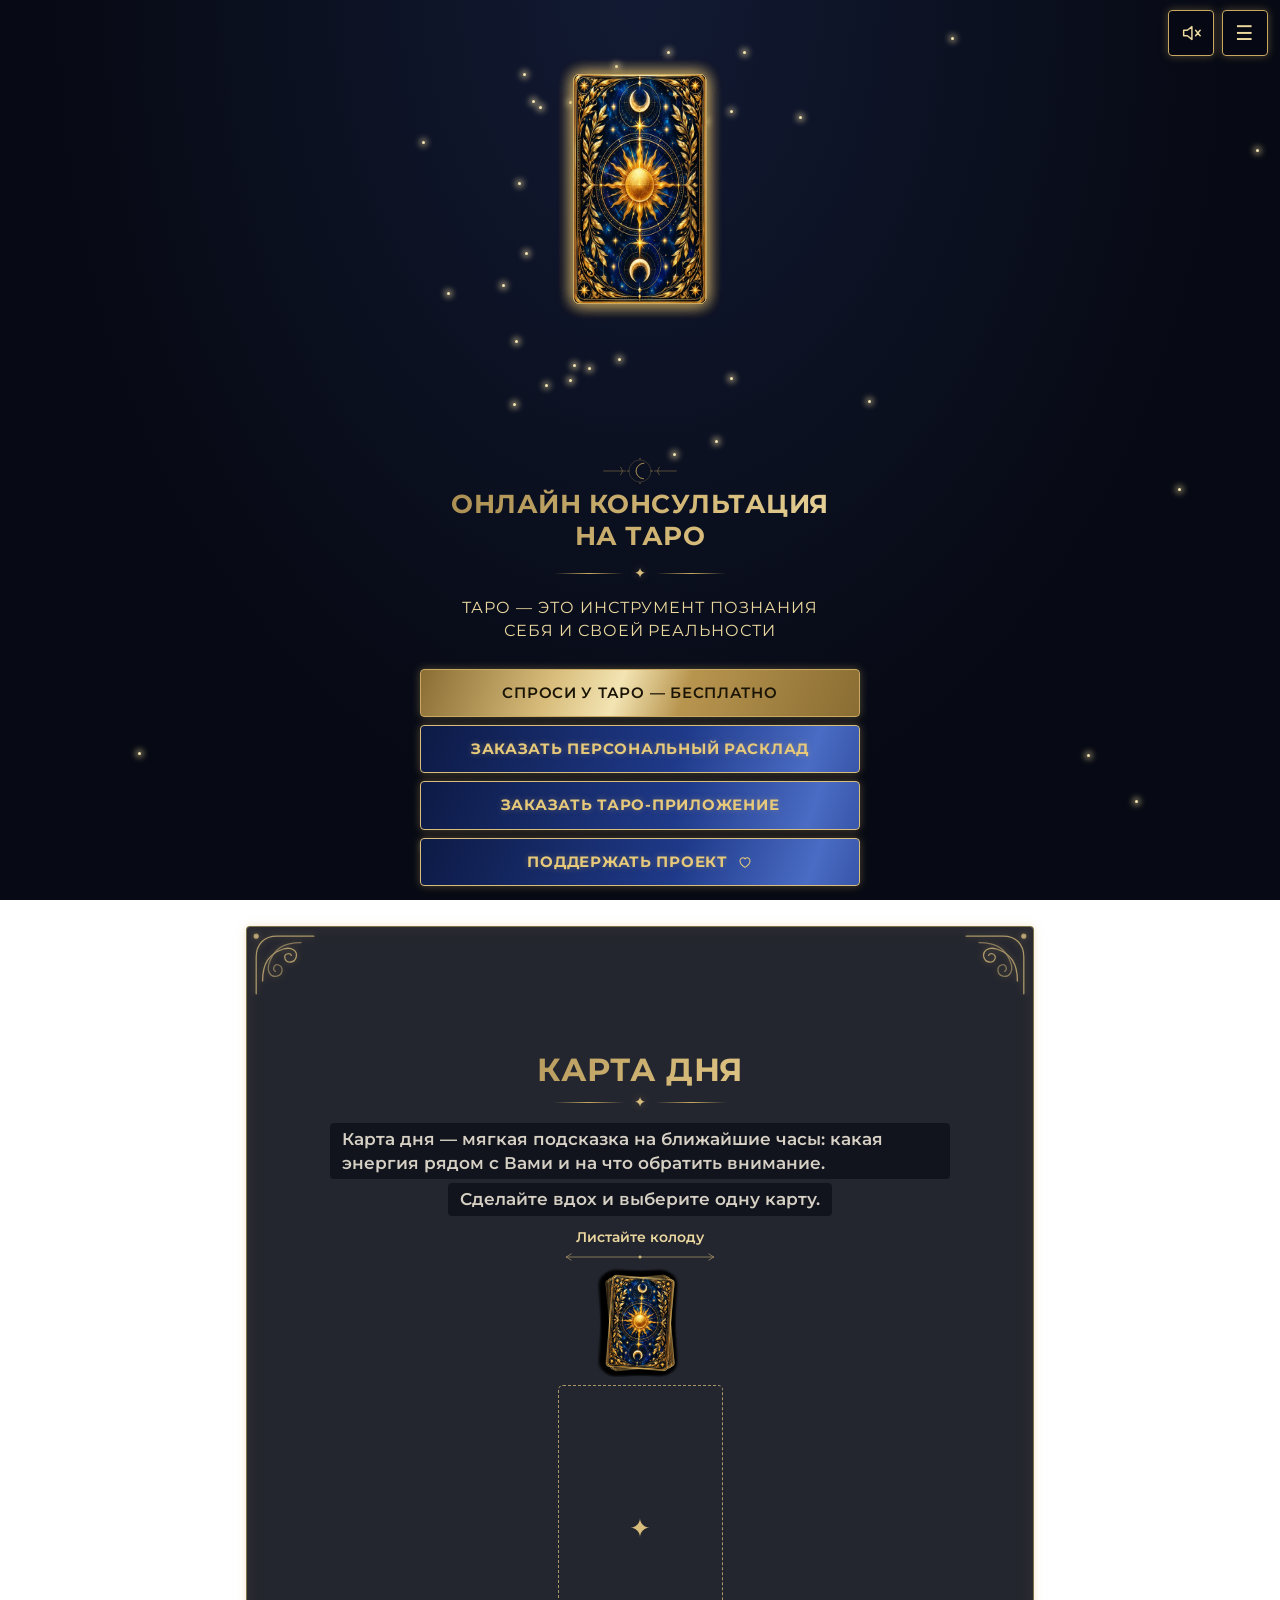
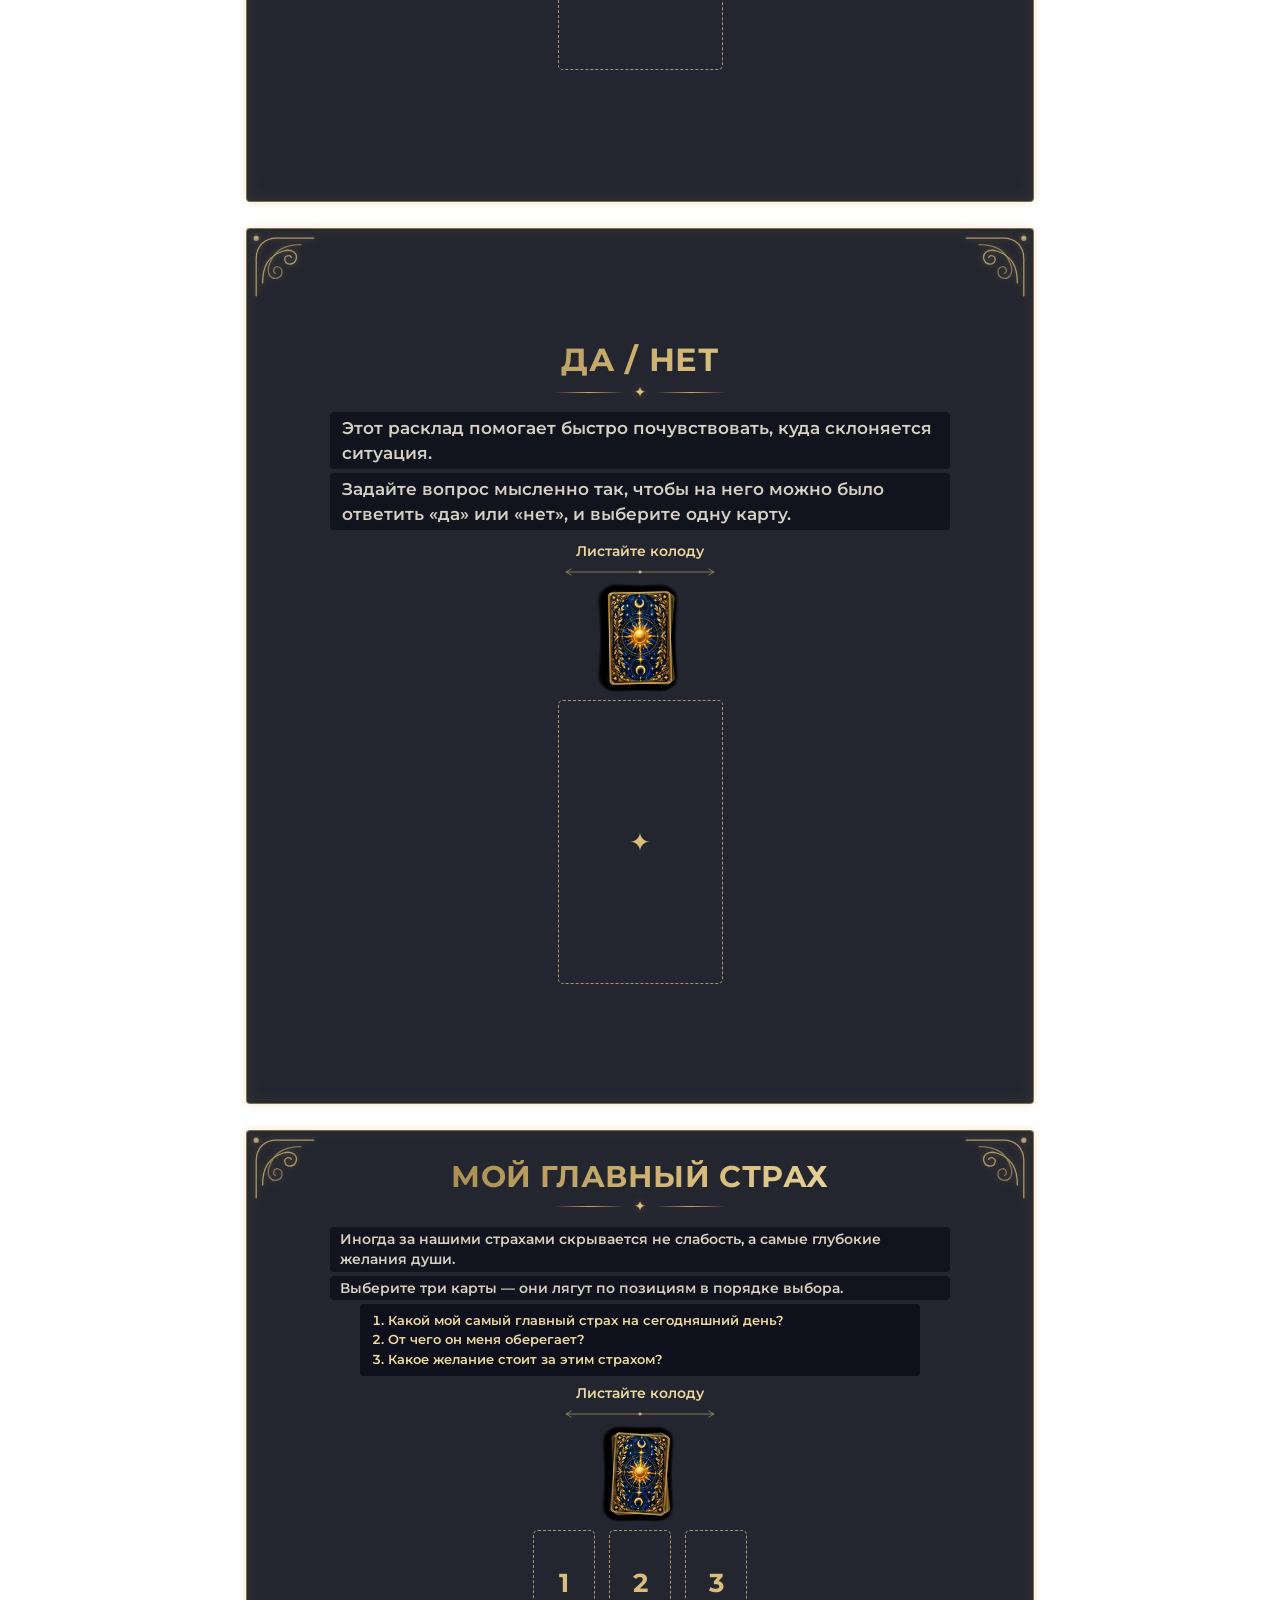
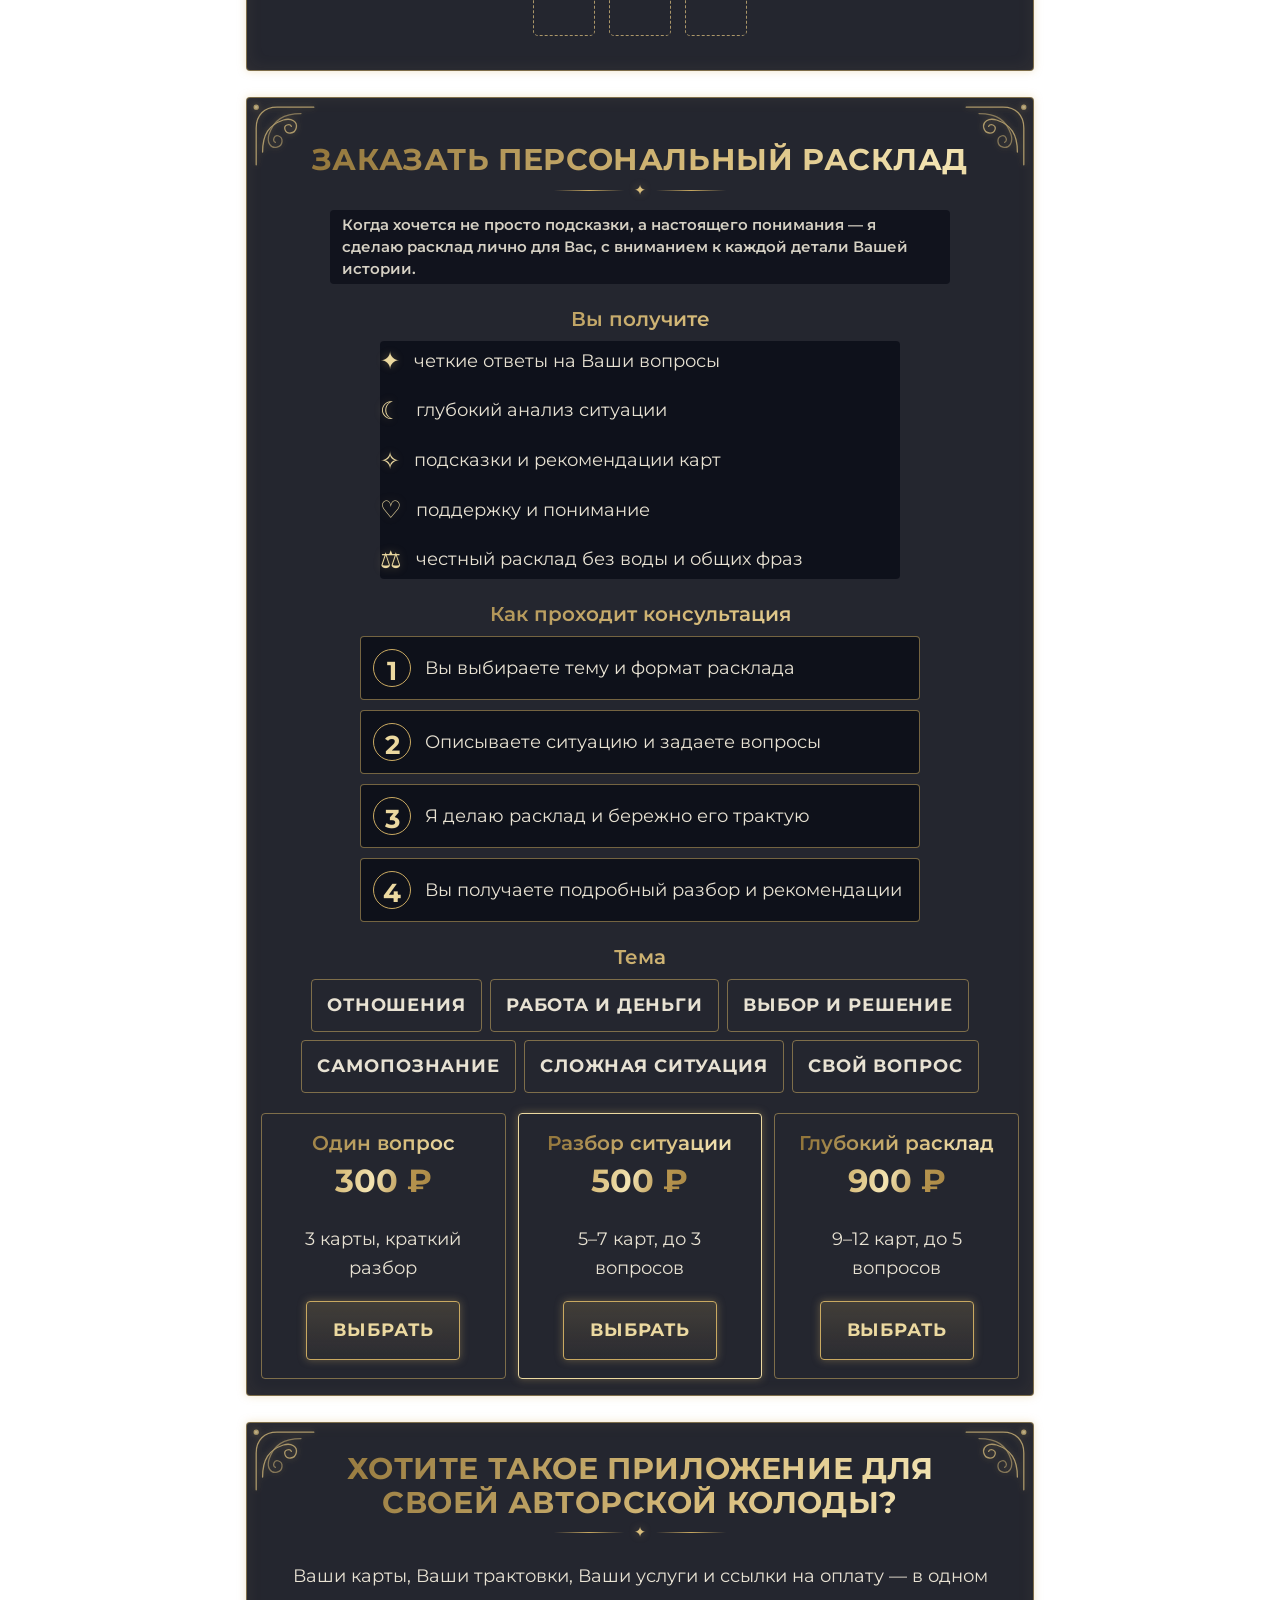
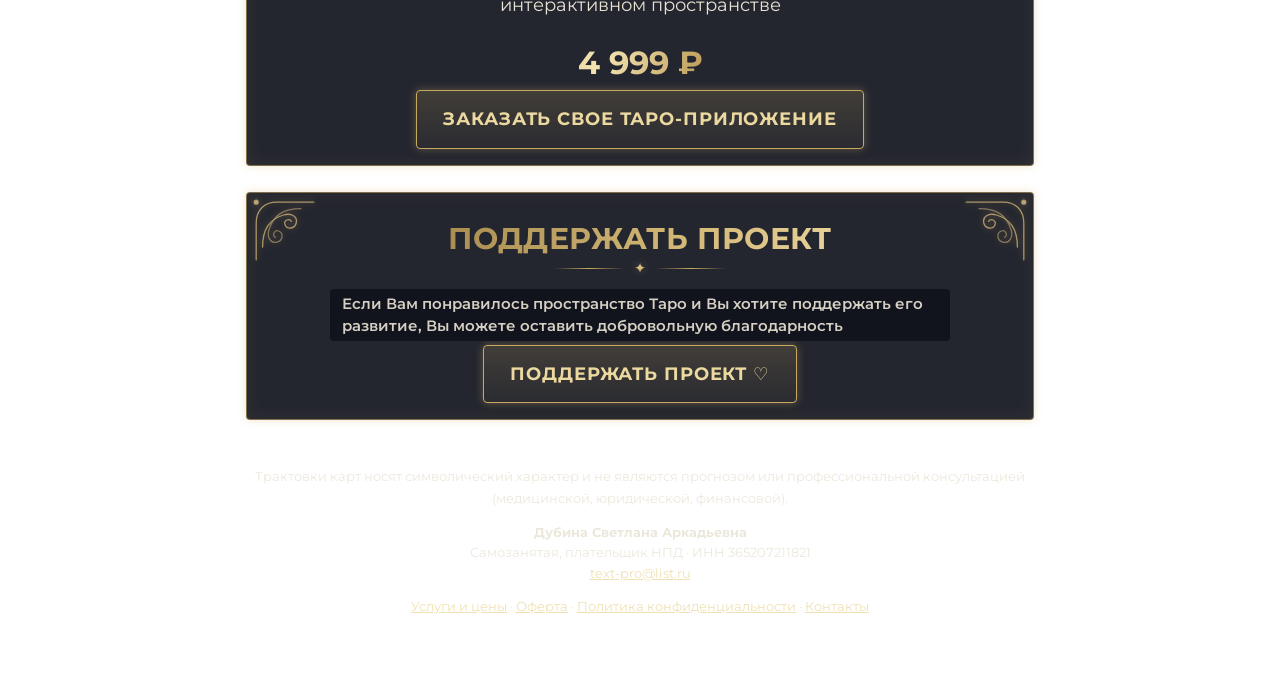
==== index.html @ 42427b3d "Publish taro" ====
<!doctype html><html lang="ru"><head><meta charset="utf-8"><meta name="viewport" content="width=device-width,initial-scale=1">
<title>Онлайн консультация на Таро</title><link rel="stylesheet" href="style.css"></head><body>
<div class="bar"><span></span><button class="ic off" id="sndBtn" aria-label="Звук"><svg width="22" height="22" viewBox="0 0 24 24" fill="none" stroke="currentColor" stroke-width="1.6" stroke-linecap="round" stroke-linejoin="round"><path d="M4 9h4l5-4v14l-5-4H4z"/><path class="w" d="M16.5 8.5a5 5 0 0 1 0 7M19 6a8.5 8.5 0 0 1 0 12"/><path class="m" d="M17 9l5 6M22 9l-5 6"/></svg></button><button class="ic" id="menuBtn" aria-label="Меню">☰</button></div>
<nav id="drop" class="drop"><a href="#top">Главная</a><a href="#day">Спроси у Таро — бесплатно</a><a href="#day">— Карта дня</a><a href="#yn">— Да / Нет</a><a href="#fear">— Мой главный страх</a><a href="#order">Заказать персональный расклад</a><a href="#reader">Заказать Таро-приложение</a><a href="#donate">Поддержать проект ♥</a><a href="uslugi.html">Услуги и цены</a></nav>
<div id="spk"></div>
<header id="top" class="hero"><div class="fan" id="heroFan"><div class="hs" id="heroSpk"></div></div><div class="emb"></div><h1 id="headline">Онлайн консультация<br>на Таро</h1><div class="orn"><span></span>✦<span></span></div><p class="pre">Таро — это инструмент познания себя и своей реальности</p><div class="hb"><button class="btn main" id="freeBtn">Спроси у Таро — бесплатно</button><div class="acc" id="acc"><a class="btn" href="#day">Карта дня</a><a class="btn" href="#yn">Да / Нет</a><a class="btn" href="#fear">Мой главный страх</a></div><a class="btn blue" href="#order">Заказать персональный расклад</a><a class="btn blue" href="#reader">Заказать Таро-приложение</a><a class="btn blue" href="#donate">Поддержать проект <svg class="hrt" viewBox="0 0 24 24" fill="none" stroke="currentColor" stroke-width="1.6"><path d="M12 20s-7.5-4.6-7.5-10A4.2 4.2 0 0 1 12 7.4 4.2 4.2 0 0 1 19.5 10c0 5.4-7.5 10-7.5 10z"/></svg></a></div></header>
<main>
<section id="day" class="frame"><h2>Карта дня</h2><div class="orn"><span></span>✦<span></span></div><p class="lead">Карта дня — мягкая подсказка на ближайшие часы: какая энергия рядом с Вами и на что обратить внимание.</p><p class="lead">Сделайте вдох и выберите одну карту.</p><div class="sp" data-spread="day"></div></section>
<section id="yn" class="frame"><h2>Да / Нет</h2><div class="orn"><span></span>✦<span></span></div><p class="lead">Этот расклад помогает быстро почувствовать, куда склоняется ситуация.</p><p class="lead">Задайте вопрос мысленно так, чтобы на него можно было ответить «да» или «нет», и выберите одну карту.</p><div class="sp" data-spread="yn"></div></section>
<section id="fear" class="frame"><h2>Мой главный страх</h2><div class="orn"><span></span>✦<span></span></div><p class="lead">Иногда за нашими страхами скрывается не слабость, а самые глубокие желания души.</p><p class="lead">Выберите три карты — они лягут по позициям в порядке выбора.</p><ol class="poslist"><li>Какой мой самый главный страх на сегодняшний день?</li><li>От чего он меня оберегает?</li><li>Какое желание стоит за этим страхом?</li></ol><p style="display:none"></p><div class="sp" data-spread="fear"></div>
</section>
<section id="order" class="frame"><h2 class="oh">Заказать персональный расклад</h2><div class="orn"><span></span>✦<span></span></div><p class="lead">Когда хочется не просто подсказки, а настоящего понимания — я сделаю расклад лично для Вас, с вниманием к каждой детали Вашей истории.</p>
<h3>Вы получите</h3><ul class="get"><li><i>✦</i>четкие ответы на Ваши вопросы</li><li><i>☾</i>глубокий анализ ситуации</li><li><i>✧</i>подсказки и рекомендации карт</li><li><i>♡</i>поддержку и понимание</li><li><i>⚖</i>честный расклад без воды и общих фраз</li></ul>
<h3>Как проходит консультация</h3><ol class="steps"><li><b>1</b>Вы выбираете тему и формат расклада</li><li><b>2</b>Описываете ситуацию и задаете вопросы</li><li><b>3</b>Я делаю расклад и бережно его трактую</li><li><b>4</b>Вы получаете подробный разбор и рекомендации</li></ol>
<h3>Тема</h3><div class="chips" id="themes"><button>Отношения</button><button>Работа и деньги</button><button>Выбор и решение</button><button>Самопознание</button><button>Сложная ситуация</button><button>Свой вопрос</button></div>
<div class="tiers">
<div class="tier"><h3>Один вопрос</h3><div class="price">300 ₽</div><p>3 карты, краткий разбор</p><button class="btn" data-tier="t300">Выбрать</button></div>
<div class="tier hot"><h3>Разбор ситуации</h3><div class="price">500 ₽</div><p>5–7 карт, до 3 вопросов</p><button class="btn" data-tier="t500">Выбрать</button></div>
<div class="tier"><h3>Глубокий расклад</h3><div class="price">900 ₽</div><p>9–12 карт, до 5 вопросов</p><button class="btn" data-tier="t900">Выбрать</button></div>
</div></section>
<section id="reader" class="frame plaque"><h2>Хотите такое приложение для своей авторской колоды?</h2><div class="orn"><span></span>✦<span></span></div><p>Ваши карты, Ваши трактовки, Ваши услуги и ссылки на оплату — в одном интерактивном пространстве</p><div class="price">4 999 ₽</div><button class="btn" id="readerBtn">Заказать свое Таро-приложение</button></section>
<section id="donate" class="frame"><h2>Поддержать проект</h2><div class="orn"><span></span>✦<span></span></div><p class="lead">Если Вам понравилось пространство Таро и Вы хотите поддержать его развитие, Вы можете оставить добровольную благодарность</p><button class="btn" id="donateBtn">Поддержать проект ♡</button></section>
</main>
<footer>Трактовки карт носят символический характер и не являются прогнозом или профессиональной консультацией (медицинской, юридической, финансовой).<div class="legal"><p><b>Дубина Светлана Аркадьевна</b><br>Самозанятая, плательщик НПД · ИНН 365207211821<br><a href="mailto:text-pro@list.ru">text-pro@list.ru</a></p><p class="ll"><a href="uslugi.html">Услуги и цены</a> · <a href="offer.html">Оферта</a> · <a href="politika.html">Политика конфиденциальности</a> · <a href="uslugi.html#kontakty">Контакты</a></p></div></footer>
<div id="toast"></div>
<script src="cards.js"></script><script src="fear.js"></script><script src="app.js"></script></body></html>
---- style.css ----
@font-face{font-family:Mon;src:url(assets/cormorant.woff2)}@font-face{font-family:Mon;src:url(assets/montserrat.woff2)}
:root{--bg:#070a14;--g:#c9a961;--g2:#ecd9a0;--gl:0 0 8px rgba(214,180,105,.35);--gg:linear-gradient(110deg,#8a6d33,#d8bd7c 30%,#f3e4b3 45%,#b8954f 60%,#8a6d33);--line:rgba(201,169,97,.55)}
*{box-sizing:border-box}html{scroll-behavior:smooth}body{margin:0;background:radial-gradient(ellipse at 50% 0,#121a33,var(--bg) 65%) fixed;color:#e8e2d3;font:17.5px/1.65 Mon,system-ui,sans-serif;overflow-x:hidden}
h1,h2,h3{font-family:Mon,sans-serif;font-weight:600;line-height:1.15;background:var(--gg);background-size:200% 100%;-webkit-background-clip:text;background-clip:text;color:transparent;animation:sh 6s linear infinite}
@keyframes sh{to{background-position:-200% 0}}
h1{font-size:2.4rem;margin:.2em 0 .1em;letter-spacing:.04em}h2{font-size:2rem;margin:0}h3{font-size:1.45rem;margin:1.2em 0 .5em}
main,header,footer{max-width:820px;margin:0 auto;padding:0 16px}
.frame{position:relative;border:1px solid var(--line);box-shadow:var(--gl),inset 0 0 18px rgba(201,169,97,.08);border-radius:4px;padding:30px 18px;margin:26px 0;background:rgba(10,14,30,.6);text-align:center}
.frame:before,.frame:after{content:"";position:absolute;width:64px;height:64px;top:6px;left:6px;background:url("data:image/svg+xml,%3Csvg xmlns='http://www.w3.org/2000/svg' viewBox='0 0 80 80' fill='none' stroke='%23d8bd7c' stroke-width='1.6' stroke-linecap='round'%3E%3Cpath d='M4 76V30C4 14 14 4 30 4h46'/%3E%3Cpath d='M12 60c0-22 8-34 26-40 10-3 18 2 16 10s-12 8-14 2 6-8 8-4'/%3E%3Cpath d='M60 12c-22 0-34 8-40 26-3 10 2 18 10 16s8-12 2-14-8 6-4 8' opacity='.7'/%3E%3Ccircle cx='4' cy='4' r='2.5' fill='%23ecd9a0'/%3E%3C/svg%3E") no-repeat center/contain;filter:drop-shadow(0 0 3px rgba(214,180,105,.5));pointer-events:none}.frame:after{left:auto;right:6px;transform:scaleX(-1)}
.orn{color:var(--g);letter-spacing:.5em;font-size:.9rem;margin:.3em 0 .8em;text-shadow:var(--gl)}
.hero{margin-top:62px;padding:16px 14px 20px;overflow:hidden}.sub{opacity:.85}
.fan{position:relative;height:175px;max-width:340px;margin:0 auto;animation:fl 5s ease-in-out infinite}
@keyframes fl{50%{transform:translateY(-10px)}}
.fan img{position:absolute;left:50%;bottom:6px;width:84px;margin-left:-42px;border-radius:6px;transform-origin:50% 130%;border:1px solid var(--g);box-shadow:0 0 16px rgba(214,180,105,.4);animation:sw 6s ease-in-out infinite}
@keyframes sw{0%,100%{transform:rotate(calc(var(--a) - 3deg))}50%{transform:rotate(calc(var(--a) + 3deg))}}
#spk{position:fixed;inset:0;pointer-events:none;z-index:1}#spk i,.burst i{position:absolute;width:3px;height:3px;border-radius:50%;background:#f3e4b3;box-shadow:0 0 6px 2px rgba(236,217,160,.7)}
#spk i{animation:dr linear infinite}@keyframes dr{0%{transform:translateY(0);opacity:0}20%{opacity:1}100%{transform:translateY(-140px);opacity:0}}
.menu{display:grid;gap:10px;margin:22px 0}@media(min-width:760px){.menu{grid-template-columns:1fr 1fr}}
.menu a{display:flex;align-items:center;gap:14px;padding:14px;border-radius:4px;border:1px solid var(--line);background:rgba(14,19,40,.8);color:inherit;text-decoration:none;min-height:70px;transition:.25s}.menu a:hover{box-shadow:var(--gl);border-color:var(--g2)}
.menu i{font-style:normal;font-size:1.3rem;width:44px;height:44px;flex:none;display:grid;place-items:center;border:1px solid var(--g);border-radius:50%;color:var(--g2);text-shadow:var(--gl)}
.menu span{flex:1;text-align:left}.menu b{display:block;color:var(--g2)}.menu small{opacity:.75;font-size:.88rem}.menu em{font-style:normal;color:var(--g);font-size:1.6rem}
.lead{opacity:.9;max-width:620px;margin:0 auto 10px}
.strip{display:flex;overflow-x:auto;padding:26px 10px 14px;margin:8px -18px;scroll-snap-type:x proximity;-webkit-overflow-scrolling:touch;scrollbar-width:thin;scrollbar-color:var(--g) transparent}
.strip img{width:66px;flex:none;margin-right:-34px;border-radius:4px;border:1px solid rgba(201,169,97,.6);box-shadow:-2px 0 6px #000a;cursor:pointer;transition:transform .45s,opacity .45s;scroll-snap-align:center}.strip img:hover{transform:translateY(-10px)}.strip img.up{transform:translateY(-60px) scale(1.15);opacity:0;pointer-events:none}
.slots{display:flex;justify-content:center;gap:12px;flex-wrap:wrap;margin:10px 0}
.slot{width:31%;max-width:200px;min-width:96px}.slot .pos{font-size:.85rem;color:var(--g2);min-height:3.6em;line-height:1.35}.slot .n{font-family:Mon;font-size:1.6rem;color:var(--g)}
.flip{position:relative;width:100%;aspect-ratio:.58;border:1px dashed var(--line);border-radius:5px;perspective:900px}
.fi{position:absolute;inset:0;transition:transform 1s;transform-style:preserve-3d}.flip.f .fi{transform:rotateY(180deg)}
.fi img{position:absolute;inset:0;width:100%;height:100%;object-fit:cover;border-radius:5px;backface-visibility:hidden;box-shadow:0 0 18px rgba(214,180,105,.4)}.fi img.fr{transform:rotateY(180deg)}.fi img.fr.r{transform:rotateY(180deg) rotate(180deg)}
.single .slot{width:200px}
.out{text-align:left;max-width:640px;margin:16px auto 0;animation:fd 1s}@keyframes fd{from{opacity:0;transform:translateY(10px)}}
.out h3{text-align:center}.out .meta{font-size:.85rem;opacity:.7;text-align:center}.out p{margin:.6em 0}.box{border:1px solid var(--line);border-radius:4px;padding:14px;margin:12px 0;background:rgba(201,169,97,.05)}
.ans{font-family:Mon;font-size:2.2rem;color:var(--g2);text-align:center;text-shadow:var(--gl)}
.acts{display:flex;flex-wrap:wrap;gap:10px;justify-content:center;margin-top:16px}
button{font:inherit;cursor:pointer}
.btn{background:linear-gradient(180deg,rgba(201,169,97,.18),rgba(201,169,97,.04));color:var(--g2);border:1px solid var(--g);border-radius:4px;padding:14px 26px;min-height:52px;letter-spacing:.03em;box-shadow:var(--gl);transition:.25s}.btn:hover{background:rgba(201,169,97,.25);border-color:var(--g2)}
.btn.main{background:var(--gg);color:#1a1405;font-weight:600}
input{width:100%;max-width:460px;padding:14px;border-radius:4px;border:1px solid var(--line);background:#0008;color:#fff;font:inherit;margin:6px 0}
.helps .hg{display:grid;grid-template-columns:1fr 1fr;gap:10px}@media(min-width:760px){.helps .hg{grid-template-columns:repeat(4,1fr)}}
.hg div{border:1px solid var(--line);border-radius:4px;padding:14px 8px;font-size:.92rem}.hg i,.get i{display:block;font-style:normal;font-size:1.5rem;color:var(--g2);text-shadow:var(--gl)}
.motto{font-family:Mon;font-style:italic;font-size:1.5rem;color:var(--g2);margin-top:18px}
.get{list-style:none;padding:0;display:grid;gap:10px;text-align:left;max-width:520px;margin:0 auto}.get li{display:flex;gap:14px;align-items:center}.get i{display:inline}
.steps{list-style:none;padding:0;display:grid;gap:10px;max-width:560px;margin:0 auto;text-align:left}.steps li{display:flex;gap:14px;align-items:center;border:1px solid var(--line);border-radius:4px;padding:12px}.steps b{font-family:Mon;font-size:1.6rem;color:var(--g2);width:38px;height:38px;flex:none;display:grid;place-items:center;border:1px solid var(--g);border-radius:50%}
.chips{display:flex;flex-wrap:wrap;gap:8px;justify-content:center;margin:10px 0 20px}.chips button{padding:11px 15px;border-radius:4px;border:1px solid var(--line);background:none;color:#e8e2d3}.chips button.on{border-color:var(--g2);color:var(--g2);box-shadow:var(--gl)}
.tiers{display:grid;gap:12px}@media(min-width:760px){.tiers{grid-template-columns:repeat(3,1fr)}}
.tier{padding:18px;border-radius:4px;border:1px solid var(--line)}.tier.hot{border-color:var(--g2);box-shadow:var(--gl)}.tier h3{margin:0}
.price{font-family:Mon;font-size:2.3rem;font-weight:700;background:var(--gg);-webkit-background-clip:text;background-clip:text;color:transparent}
footer{font-size:.8rem;opacity:.55;text-align:center;padding:20px 16px 60px}
.bar{position:fixed;top:0;left:0;right:0;z-index:20;display:flex;gap:8px;padding:10px 12px;pointer-events:none}.bar span{flex:1}
.ic{pointer-events:auto;width:46px;height:46px;border-radius:4px;border:1px solid var(--g);background:rgba(7,10,20,.85);color:var(--g2);font-size:1.25rem;box-shadow:var(--gl)}
.drop{position:fixed;top:64px;left:12px;z-index:20;display:none;flex-direction:column;background:rgba(7,10,20,.97);border:1px solid var(--g);border-radius:4px;box-shadow:var(--gl)}.drop.o{display:flex}
.drop a{color:#e8e2d3;text-decoration:none;padding:13px 22px;border-bottom:1px solid rgba(201,169,97,.2)}
.burst{position:fixed;pointer-events:none;z-index:40}.burst i{transition:transform .9s ease-out,opacity .9s}
#toast{position:fixed;left:50%;bottom:30px;transform:translateX(-50%);border:1px solid var(--g);background:#0b0f1e;color:var(--g2);padding:14px 22px;border-radius:4px;opacity:0;transition:.4s;pointer-events:none;z-index:30}#toast.v{opacity:1}
main,header,footer{position:relative;z-index:2}.frame{background:rgba(6,9,19,.88)}.lead,.out,.box,.steps li,.get{background:rgba(6,9,19,.7);border-radius:4px}
.hb{display:grid;gap:10px;max-width:420px;margin:12px auto 0}.hb .btn{display:block;text-decoration:none;font-size:1.05rem;padding:15px}
h1,h2{font-weight:700;letter-spacing:.02em}h2{font-size:1.7rem}h3{font-size:1.25rem}.motto{font-size:1.2rem}.price{font-size:2rem}
.aff{font-size:1.15rem;color:#ecd9a0;text-align:center;font-style:italic}.hook{text-align:center;font-size:1.1rem;color:#ecd9a0}
@media(min-width:760px){.hb{grid-template-columns:1fr 1fr;max-width:620px}#free .hb{grid-template-columns:repeat(3,1fr)}}
button,.btn{text-transform:uppercase;font-weight:700;letter-spacing:.05em}.lead{font-weight:600}
.hero{height:100svh;min-height:600px;margin:0 auto;padding:60px 14px 14px;display:flex;flex-direction:column;text-align:center;border:0}.hero.open{height:auto}
.fan{flex:1;min-height:120px;height:auto;width:100%;max-width:340px;position:relative}.fan img{width:auto;height:min(78%,190px);aspect-ratio:.58;margin-left:0;translate:-50% 0}
.hs{position:absolute;inset:-10px -30px;pointer-events:none}.hs i{position:absolute;width:3px;height:3px;border-radius:50%;background:#f3e4b3;box-shadow:0 0 6px 2px rgba(236,217,160,.8);animation:tw ease-in-out infinite}
@keyframes tw{0%,100%{opacity:0;transform:translate(0,0) scale(.5)}50%{opacity:1;transform:translate(var(--x),var(--y)) scale(1.2)}}
.hero h1{margin:.15em 0 .3em;font-size:2rem}
.ben{display:grid;grid-template-columns:1fr 1fr;gap:6px 12px;max-width:520px;margin:0 auto 10px;text-align:left}.ben div{display:flex;gap:8px;align-items:center;font-size:.78rem;line-height:1.3;opacity:.92}.ben svg{width:22px;height:22px;flex:none;color:#ecd9a0}
.hb{gap:8px;max-width:440px;width:100%}.hero .hb .btn{padding:11px;min-height:46px;font-size:.92rem}
@media(min-width:760px){.hb{grid-template-columns:1fr;max-width:440px}}
.acc{display:none;gap:6px;padding:4px 0 6px}.acc.o{display:grid}.acc .btn{min-height:42px;padding:9px;font-size:.85rem}
.ic svg{display:block;margin:auto}.ic.off .w{display:none}.ic:not(.off) .m{display:none}
.deck{position:relative;margin:4px -18px}.hint{color:#ecd9a0;font-size:.9rem;font-weight:600}.hint b{color:#d8bd7c;font-size:1.2rem}
.deck .strip{margin:0;-webkit-mask-image:linear-gradient(90deg,transparent,#000 12%,#000 88%,transparent);mask-image:linear-gradient(90deg,transparent,#000 12%,#000 88%,transparent)}
.arr{position:absolute;top:55%;z-index:3;width:40px;height:40px;border-radius:4px;border:1px solid var(--g);background:rgba(6,9,19,.9);color:#ecd9a0;font-size:1.2rem;padding:0}.arr.l{left:6px}.arr.r{right:6px}
.poslist{text-align:left;max-width:560px;margin:10px auto;padding:12px 12px 12px 34px;background:rgba(6,9,19,.7);border-radius:4px;line-height:1.5}.poslist li{margin:4px 0;color:#ecd9a0;font-weight:600}
.slots{gap:14px;margin:18px 0;align-items:flex-start}.slot{width:28%;max-width:130px;min-width:0}.single .slot{width:170px;max-width:170px}.slot .n{font-size:1.2rem;margin-bottom:4px}
.flowing{font-size:1.05rem;line-height:1.75}.kw{text-align:center;color:#ecd9a0;font-weight:600;margin-top:-.3em}
.acts .main{font-size:1.05rem;padding:17px 30px;width:100%;max-width:440px}
.deck .strip{padding-left:52px;padding-right:86px}

.emb{height:34px;width:120px;margin:0 auto 4px;background:url("data:image/svg+xml,%3Csvg xmlns='http://www.w3.org/2000/svg' viewBox='0 0 120 40' fill='none' stroke='%23c9a961' stroke-width='1' stroke-linecap='round'%3E%3Cpath d='M66 8a12 12 0 1 0 0 24a9 9 0 1 1 0-24z'/%3E%3Ccircle cx='60' cy='20' r='17' opacity='.4'/%3E%3Cpath d='M4 20h34M82 20h34M30 14q6 6 0 12M90 14q-6 6 0 12' opacity='.7'/%3E%3Cpath d='M60 0v2M60 38v2M43 20h-2M79 20h-2'/%3E%3C/svg%3E") no-repeat center/contain;opacity:.85;flex:none}.emb.s{height:28px;margin-top:22px}
.orn{display:flex;align-items:center;justify-content:center;gap:10px;letter-spacing:0;color:#d8bd7c}.orn span{height:1px;width:70px;background:linear-gradient(90deg,transparent,#c9a961,transparent)}
h2{text-transform:uppercase;font-size:1.85rem;padding:0 40px}.frame:before,.frame:after{opacity:.75}
.lead{text-align:left;max-width:620px;margin:0 auto 10px;padding:10px 14px}
.hero{padding-top:58px}.fan{flex:1 1 auto;max-height:260px;margin:0 auto 16px}.fan img{bottom:auto;top:4%;height:min(80%,180px)}
.hero h1{font-size:1.75rem;margin:0 0 .4em}
.btn.blue{background:linear-gradient(110deg,#0d1a45,#1f3a8a 30%,#4a6cc4 45%,#1c3480 60%,#0d1a45);background-size:200% 100%;animation:sh 6s linear infinite;color:#f3e4b3;border:1px solid #c9a961}
.acc{width:84%;margin:0 auto}.acc .btn{background:rgba(201,169,97,.07);border:1px solid rgba(201,169,97,.6);font-size:.8rem;min-height:40px;color:#ecd9a0;box-shadow:none}
.hint{text-align:center}.arw{display:block;width:200px;height:12px;margin:2px auto 0;opacity:.85}
.flip.empty{border:1.5px dashed rgba(216,189,124,.75)}.sn{position:absolute;inset:0;display:grid;place-items:center;font-size:1.6rem;color:#d8bd7c;font-weight:700}.flip:not(.empty) .sn{display:none}
.fi img.bk{transform:rotateY(0deg)}.fi img{-webkit-backface-visibility:hidden;backface-visibility:hidden}.fi img.fr{transform:rotateY(180deg)}
.cn{text-transform:uppercase;letter-spacing:.06em;text-align:center}.tx p{text-align:left;margin:.55em 0}.box .kw{margin:.2em 0}
.acts{flex-direction:column;align-items:stretch;max-width:520px;margin:18px auto 0}.acts .btn,.acts .main{width:100%;max-width:none;min-height:56px;padding:15px;font-size:1rem}
#order h2{text-transform:uppercase}
.pre,.subl{text-transform:uppercase;font-size:.66rem;letter-spacing:.08em;color:#d8bd7c;margin:0 0 4px;line-height:1.4}.subl{margin:0 auto 8px;max-width:360px;color:#e8e2d3}
.hero h1{text-transform:uppercase;font-size:1.5rem;line-height:1.2;margin:0 0 2px}.hero h1 .fl{font-size:.7em;color:#c9a961;-webkit-text-fill-color:#c9a961}.hero .orn{margin:2px 0 4px}
.hero .emb{height:26px}.fan{max-height:210px;min-height:90px;margin-bottom:10px}.ben{gap:4px 10px;margin-bottom:8px}.ben div{font-size:.72rem}.ben svg{width:18px;height:18px}

.hero .pre{font-size:.92rem;text-transform:none;letter-spacing:.02em;color:#ecd9a0;margin:2px auto 0;max-width:340px}.hero .subl{font-size:.8rem;margin-bottom:12px}
.hero h1{font-size:1.6rem}.fan{max-height:none;min-height:150px}.fan img{height:min(88%,230px)}
.btn.blue{color:#e6c97a;border:1px solid #d8bd7c;text-shadow:0 0 6px rgba(214,180,105,.35)}.hrt{width:16px;height:16px;vertical-align:-3px;margin-left:4px}
section{scroll-margin-top:62px}.sp{margin:0}section.frame{padding:22px 14px 16px}
h2{margin-top:6px}section .orn{margin:2px 0 8px}.lead{line-height:1.45;margin:0 auto 4px;padding:4px 12px;font-size:.95rem}
.hint{display:flex;flex-direction:column;align-items:center;gap:0;margin-top:6px}.hint .arw{width:150px;margin:2px 0 0}
.deck .strip{padding-top:14px;padding-bottom:8px}.strip img{width:54px;margin-right:-28px;transition:transform .5s cubic-bezier(.2,.8,.3,1.2),opacity .5s;transition-delay:calc(var(--i)*25ms)}
.strip.pile img{transform:translateX(calc(var(--i)*-26px + 120px)) rotate(calc(var(--i)*1deg));opacity:0}
.slots{margin:8px 0}.single .slot{width:112px;max-width:112px}.slot{max-width:78px}.slot .n{display:none}
.poslist{font-size:.85rem;margin:4px auto;padding:6px 10px 6px 28px;line-height:1.35}.poslist li{margin:2px 0}
#fear .slot{max-width:62px}#fear .lead{font-size:.88rem;padding:2px 10px}#fear .poslist{font-size:.8rem}@media(max-width:480px){h2{font-size:1.55rem}}
/* v7 */
.hero h1{line-height:1.25}
.hero .pre{text-transform:uppercase;font-size:1.02rem;letter-spacing:.06em;line-height:1.45;max-width:360px;margin:4px auto 14px}
.hero .orn{margin:8px 0 6px}
#order h2.oh{margin-top:22px}
.strip.pile img{transform:translate(var(--dx,0px),-70px) rotate(var(--rot,0deg)) scale(1.08);opacity:0;transition:none}
.strip.stack img{transform:translateX(var(--dx,0px)) rotate(var(--rot,0deg));opacity:1;transition:transform .5s cubic-bezier(.2,.8,.3,1),opacity .35s;transition-delay:calc(var(--i)*70ms)}
.strip img{transition-delay:0s}
.strip.spread img{transition-delay:calc(var(--i)*30ms)}
#day,#yn{min-height:calc(100svh - 24px);display:flex;flex-direction:column;justify-content:center;box-sizing:border-box}
#day .lead,#yn .lead{font-size:1.05rem}
#day h2,#yn h2{font-size:2rem}
#day .single .slot,#yn .single .slot{width:150px;max-width:150px}
#day .strip img,#yn .strip img{width:62px;margin-right:-32px}
@media(min-width:900px){#day .single .slot,#yn .single .slot{width:165px;max-width:165px}}

.legal{margin-top:14px;line-height:1.6}.legal a{color:var(--g2)}footer:has(.legal){opacity:.8}
.doc{text-align:left}.doc h2{text-align:center}.doc h3{color:var(--g2)}.doc p,.doc li{line-height:1.55}.doc .price{font-size:1.4rem;color:var(--g2)}.back{display:inline-block;margin:18px 0 0;text-decoration:none}
.doc{overflow-wrap:anywhere}
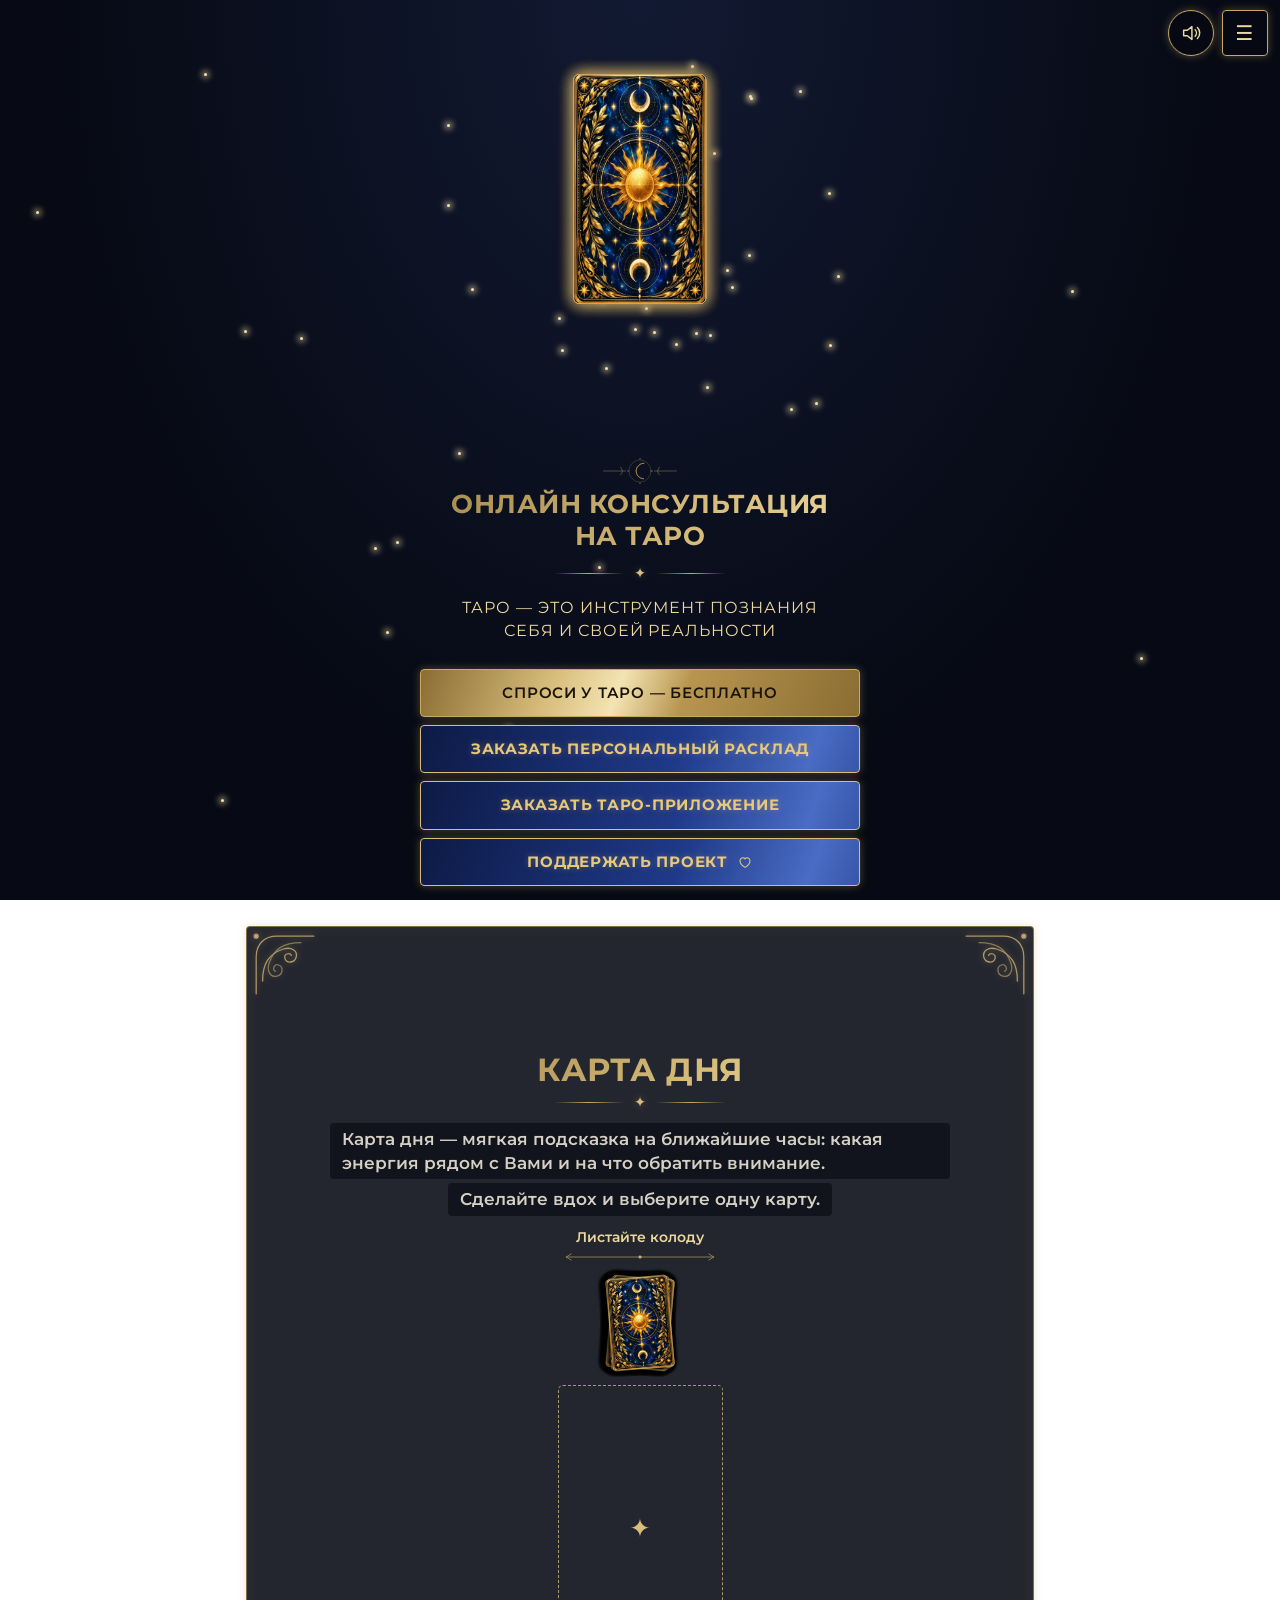
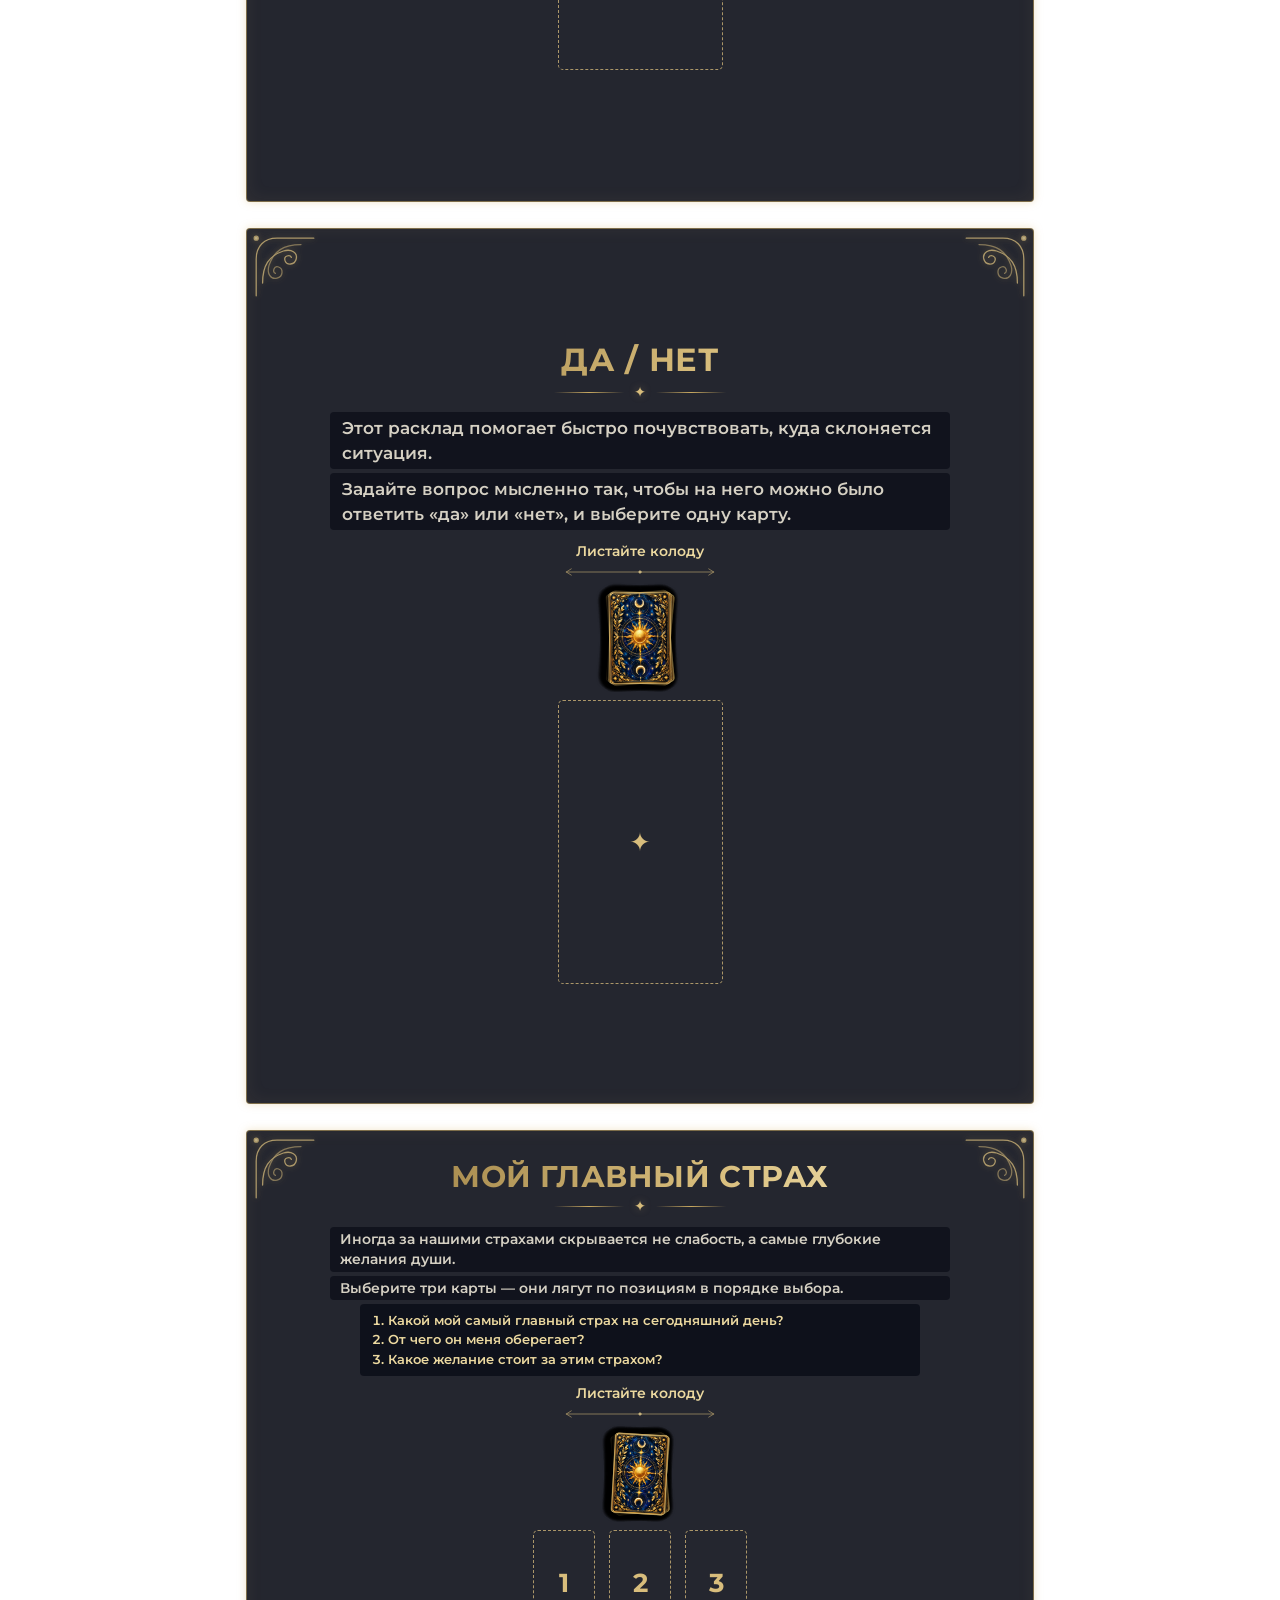
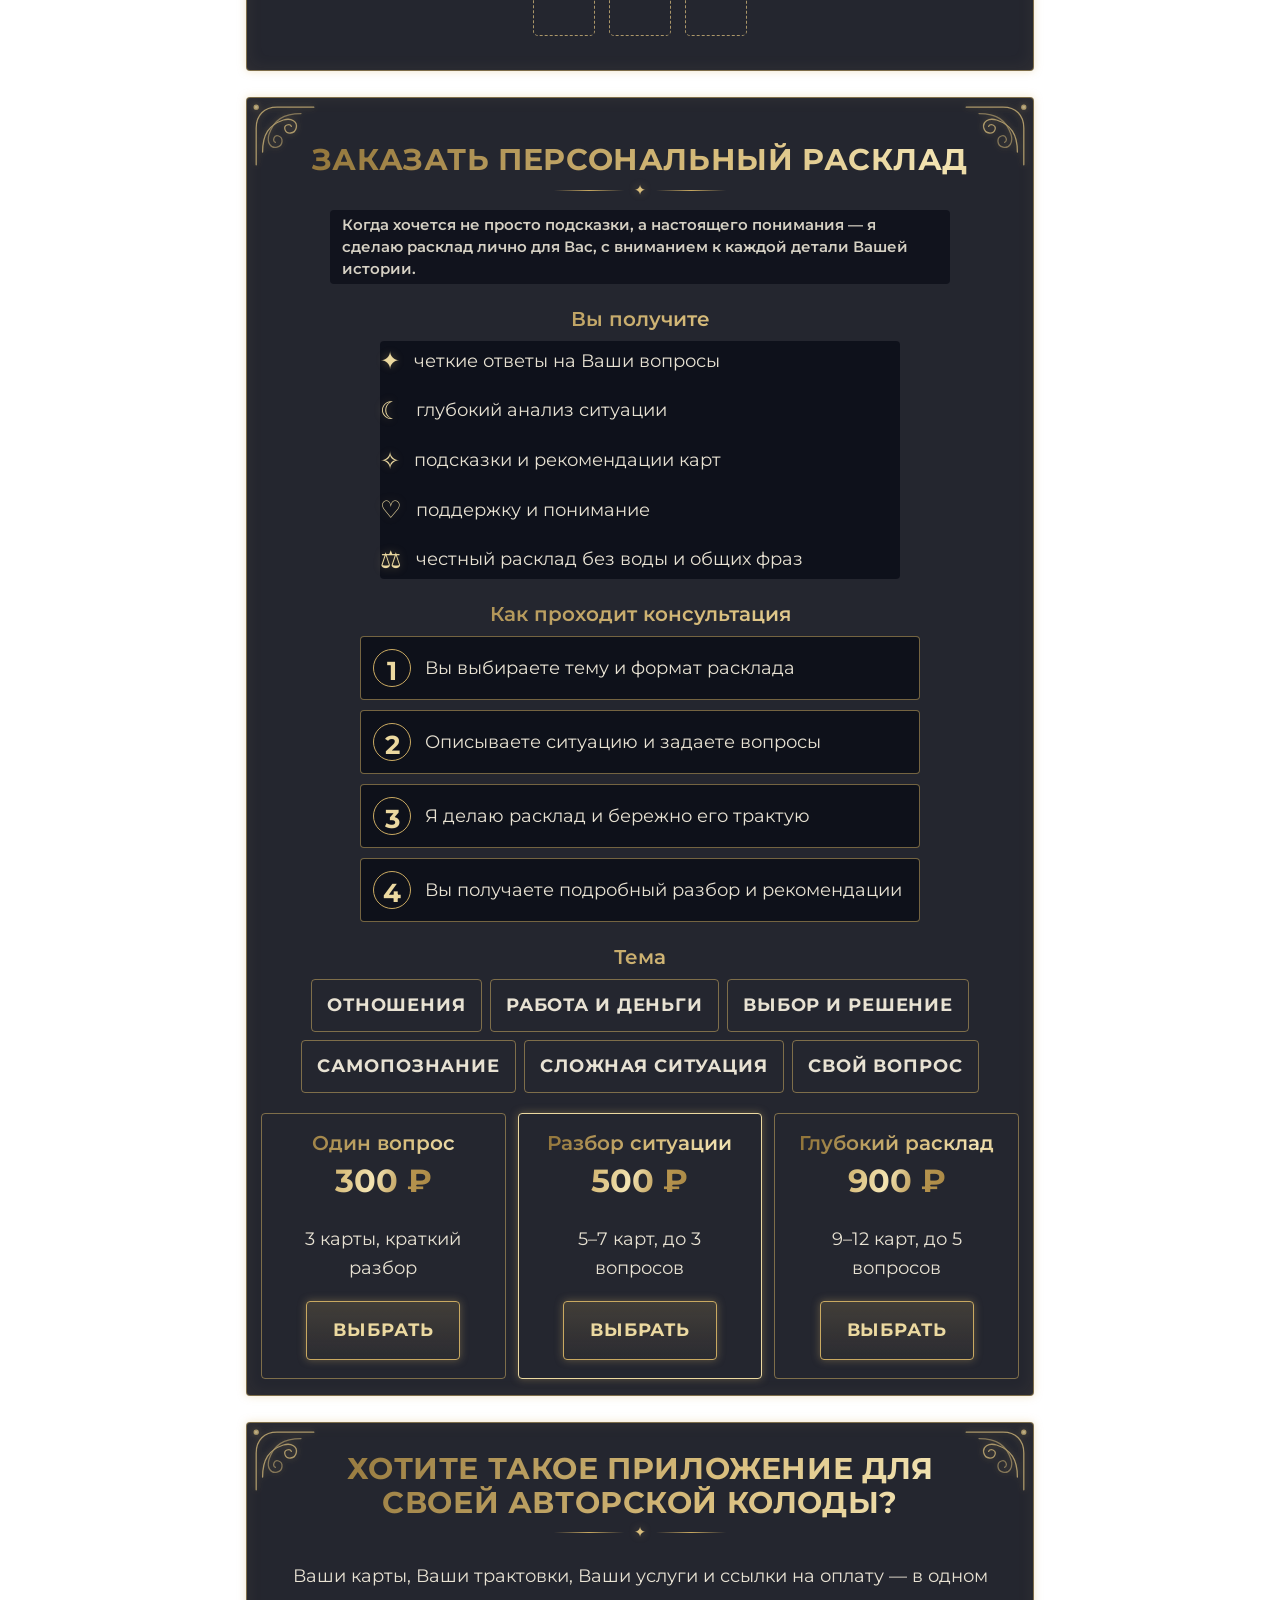
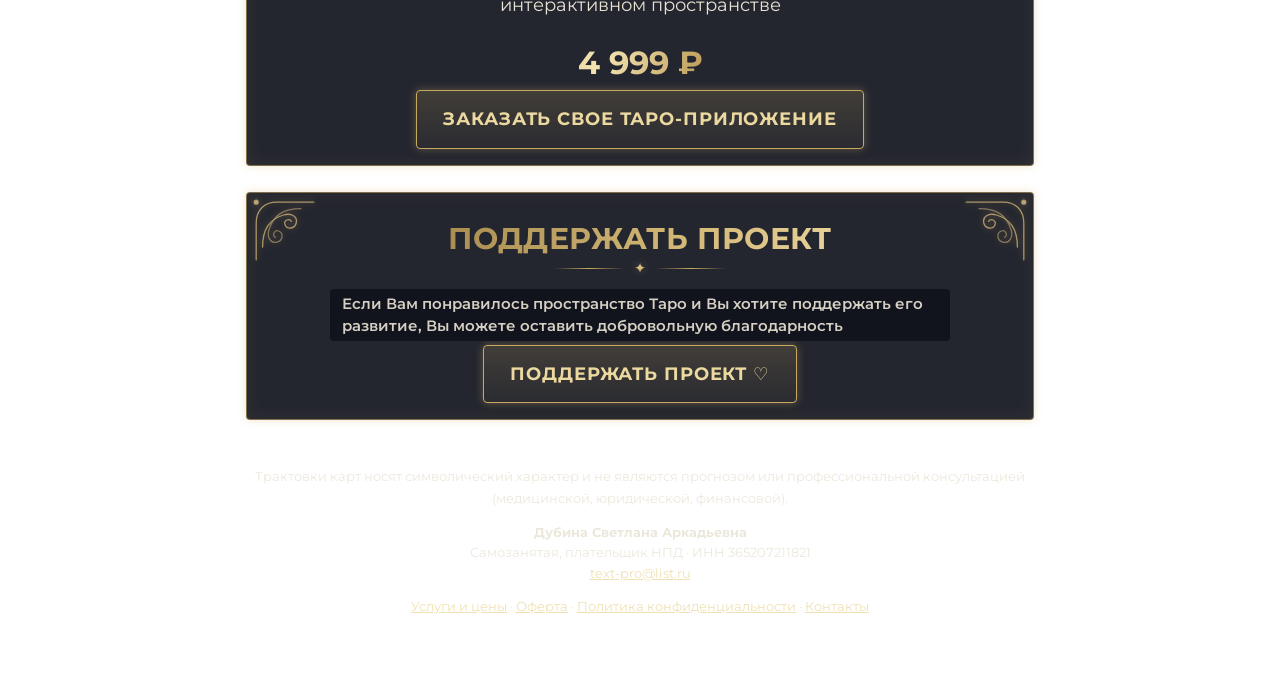
==== commit fa6b7a9f: "Sound on by default, pulse icon, new site URL" ====
--- a/index.html
+++ b/index.html
@@ -1,6 +1,6 @@
 <!doctype html><html lang="ru"><head><meta charset="utf-8"><meta name="viewport" content="width=device-width,initial-scale=1">
 <title>Онлайн консультация на Таро</title><link rel="stylesheet" href="style.css"></head><body>
-<div class="bar"><span></span><button class="ic off" id="sndBtn" aria-label="Звук"><svg width="22" height="22" viewBox="0 0 24 24" fill="none" stroke="currentColor" stroke-width="1.6" stroke-linecap="round" stroke-linejoin="round"><path d="M4 9h4l5-4v14l-5-4H4z"/><path class="w" d="M16.5 8.5a5 5 0 0 1 0 7M19 6a8.5 8.5 0 0 1 0 12"/><path class="m" d="M17 9l5 6M22 9l-5 6"/></svg></button><button class="ic" id="menuBtn" aria-label="Меню">☰</button></div>
+<div class="bar"><span></span><button class="ic pulse" id="sndBtn" aria-label="Звук"><svg width="22" height="22" viewBox="0 0 24 24" fill="none" stroke="currentColor" stroke-width="1.6" stroke-linecap="round" stroke-linejoin="round"><path d="M4 9h4l5-4v14l-5-4H4z"/><path class="w" d="M16.5 8.5a5 5 0 0 1 0 7M19 6a8.5 8.5 0 0 1 0 12"/><path class="m" d="M17 9l5 6M22 9l-5 6"/></svg></button><button class="ic" id="menuBtn" aria-label="Меню">☰</button></div>
 <nav id="drop" class="drop"><a href="#top">Главная</a><a href="#day">Спроси у Таро — бесплатно</a><a href="#day">— Карта дня</a><a href="#yn">— Да / Нет</a><a href="#fear">— Мой главный страх</a><a href="#order">Заказать персональный расклад</a><a href="#reader">Заказать Таро-приложение</a><a href="#donate">Поддержать проект ♥</a><a href="uslugi.html">Услуги и цены</a></nav>
 <div id="spk"></div>
 <header id="top" class="hero"><div class="fan" id="heroFan"><div class="hs" id="heroSpk"></div></div><div class="emb"></div><h1 id="headline">Онлайн консультация<br>на Таро</h1><div class="orn"><span></span>✦<span></span></div><p class="pre">Таро — это инструмент познания себя и своей реальности</p><div class="hb"><button class="btn main" id="freeBtn">Спроси у Таро — бесплатно</button><div class="acc" id="acc"><a class="btn" href="#day">Карта дня</a><a class="btn" href="#yn">Да / Нет</a><a class="btn" href="#fear">Мой главный страх</a></div><a class="btn blue" href="#order">Заказать персональный расклад</a><a class="btn blue" href="#reader">Заказать Таро-приложение</a><a class="btn blue" href="#donate">Поддержать проект <svg class="hrt" viewBox="0 0 24 24" fill="none" stroke="currentColor" stroke-width="1.6"><path d="M12 20s-7.5-4.6-7.5-10A4.2 4.2 0 0 1 12 7.4 4.2 4.2 0 0 1 19.5 10c0 5.4-7.5 10-7.5 10z"/></svg></a></div></header>
--- a/style.css
+++ b/style.css
@@ -125,3 +125,4 @@
 .legal{margin-top:14px;line-height:1.6}.legal a{color:var(--g2)}footer:has(.legal){opacity:.8}
 .doc{text-align:left}.doc h2{text-align:center}.doc h3{color:var(--g2)}.doc p,.doc li{line-height:1.55}.doc .price{font-size:1.4rem;color:var(--g2)}.back{display:inline-block;margin:18px 0 0;text-decoration:none}
 .doc{overflow-wrap:anywhere}
+@keyframes sndp{0%,100%{box-shadow:0 0 0 0 rgba(212,175,95,0)}50%{box-shadow:0 0 0 6px rgba(212,175,95,.35)}}#sndBtn.pulse{animation:sndp 1.6s ease-in-out 4;border-radius:50%}
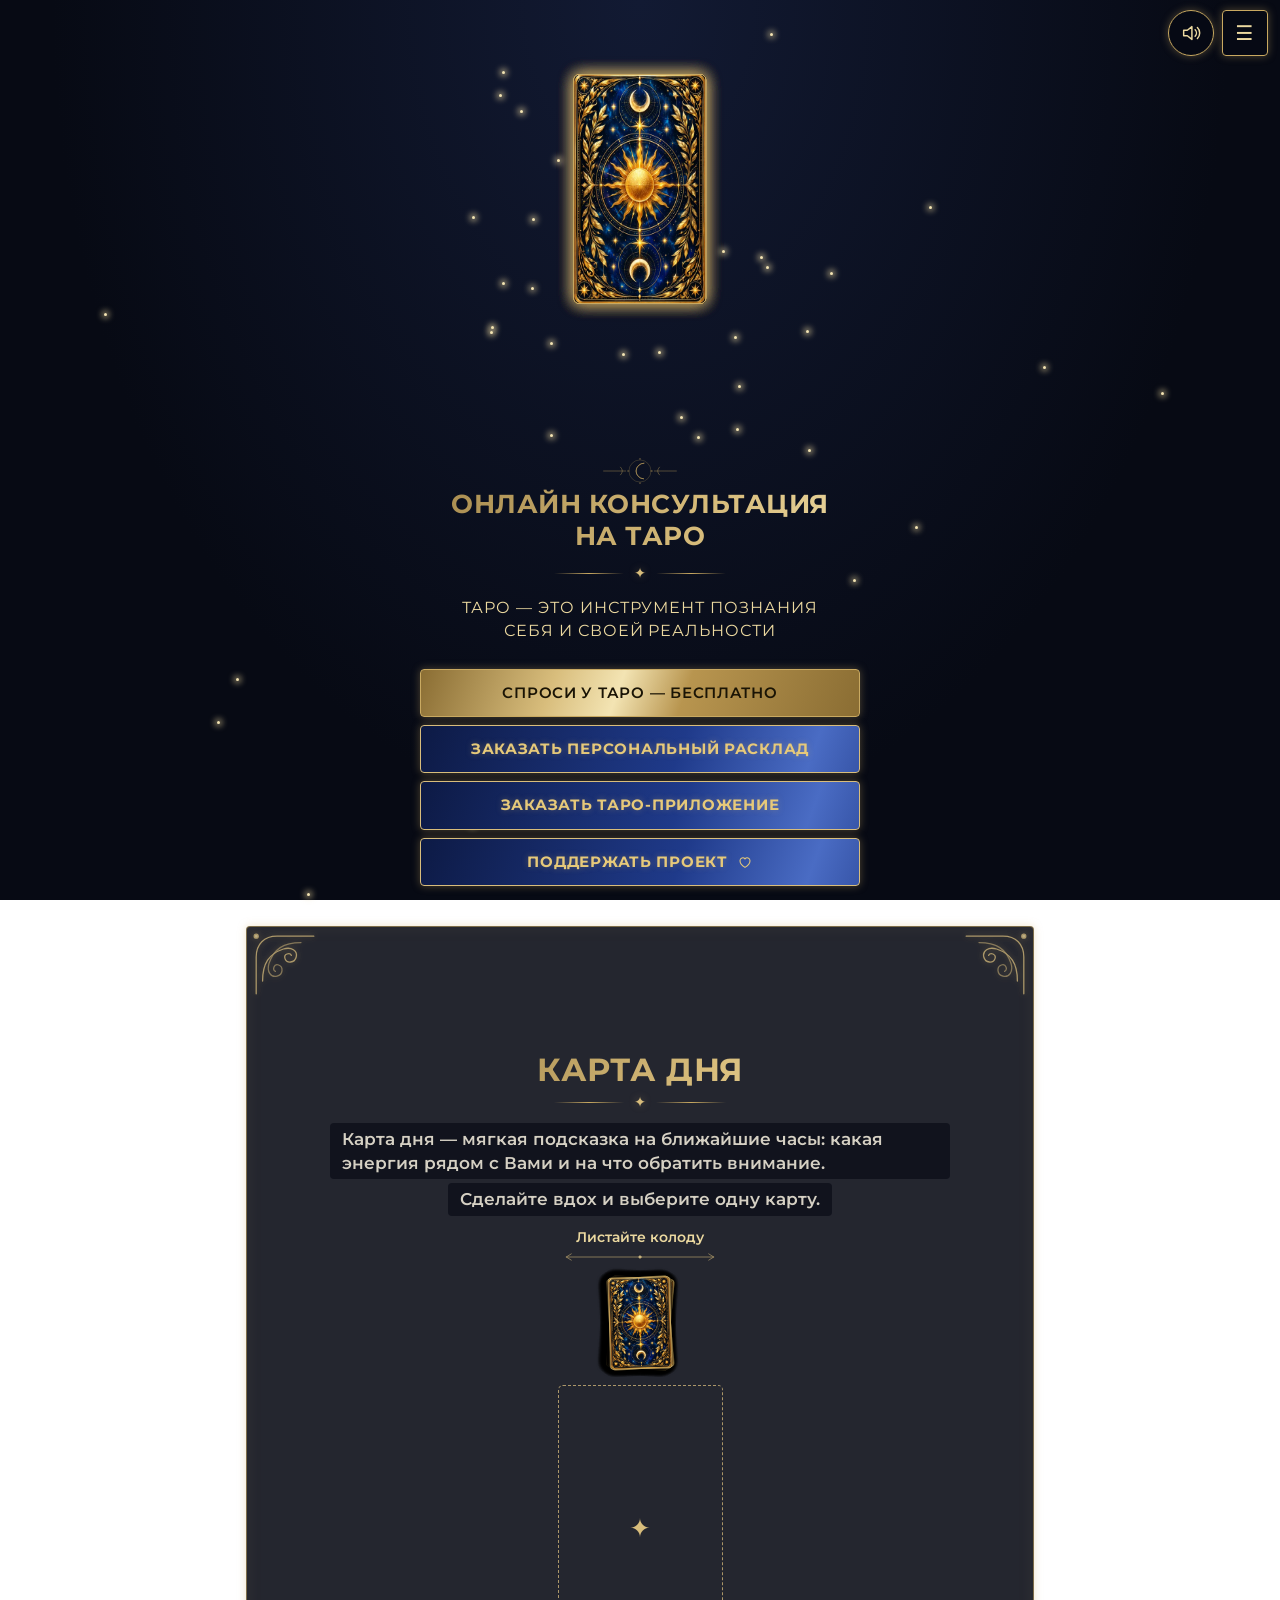
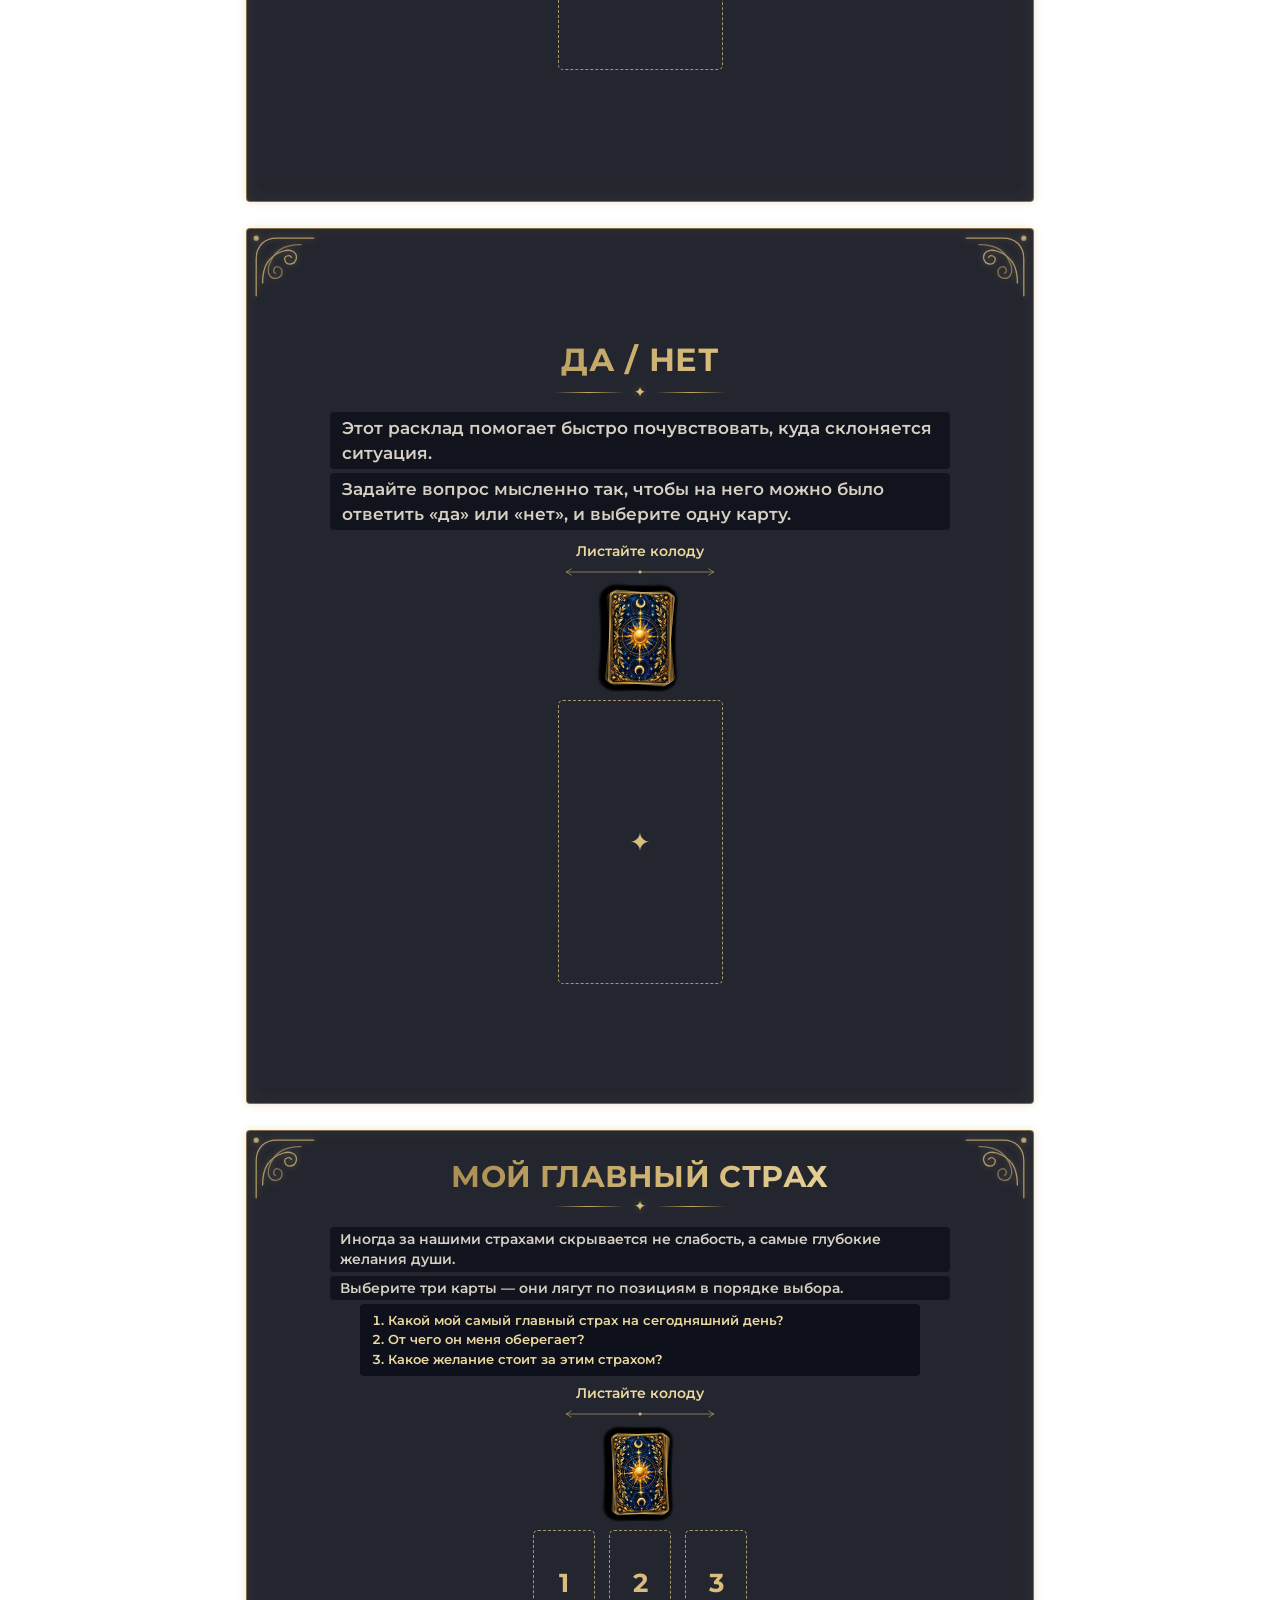
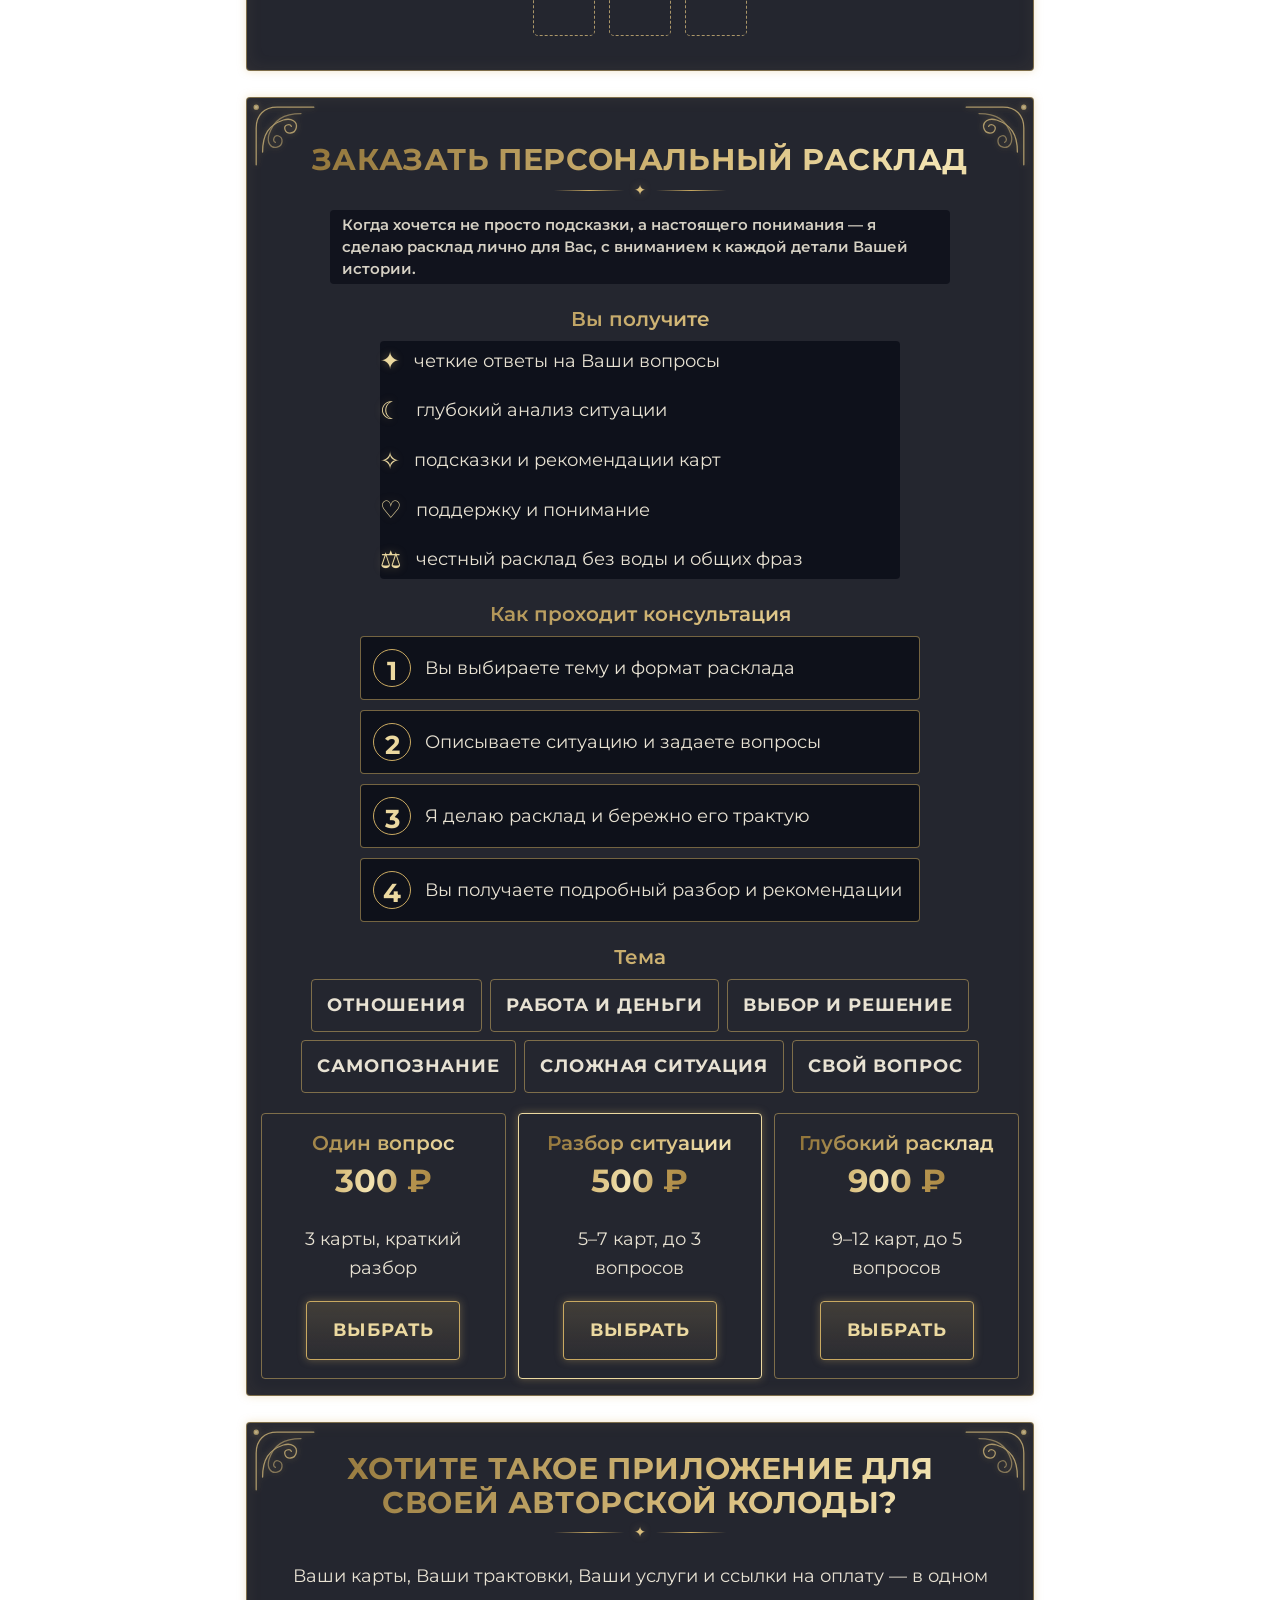
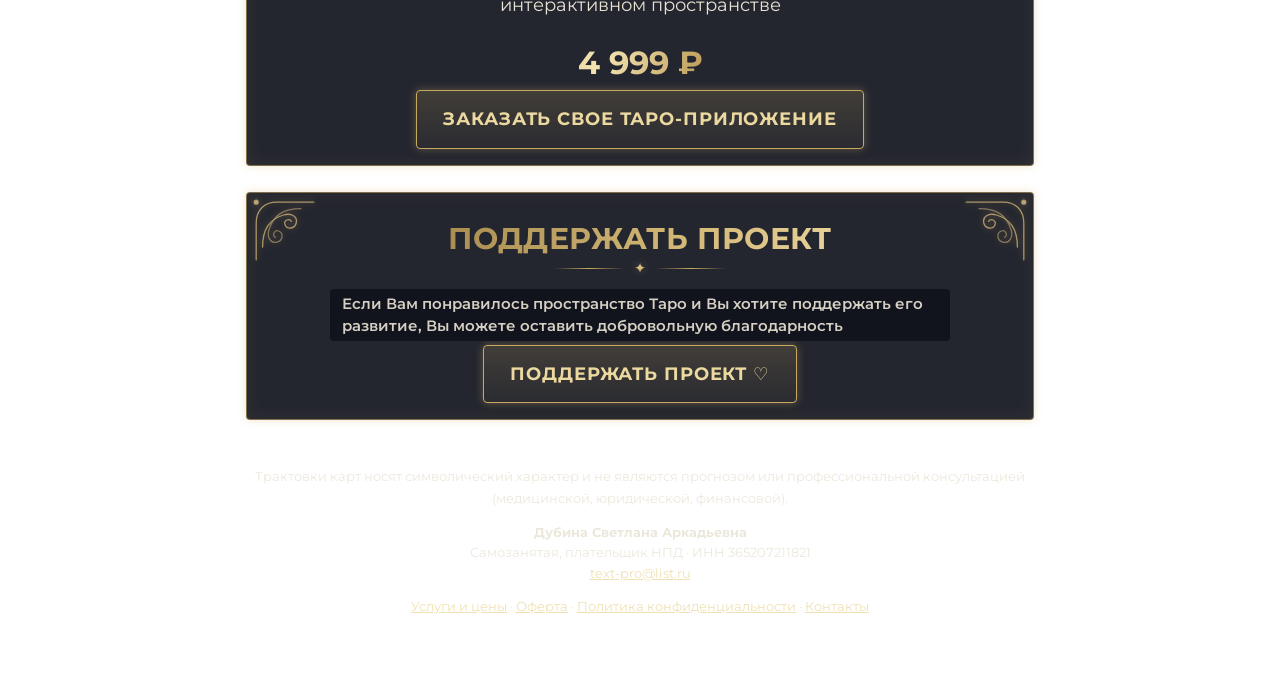
==== commit 4694f03d: "Link preview meta tags" ====
--- a/index.html
+++ b/index.html
@@ -1,4 +1,16 @@
 <!doctype html><html lang="ru"><head><meta charset="utf-8"><meta name="viewport" content="width=device-width,initial-scale=1">
+<meta name="description" content="Бесплатные расклады и карта дня онлайн. Задайте свой вопрос картам и получите подсказку прямо сейчас.">
+<meta property="og:type" content="website">
+<meta property="og:url" content="https://sferalab.github.io/taro/">
+<meta property="og:title" content="Онлайн консультация на Таро">
+<meta property="og:description" content="Бесплатные расклады и карта дня онлайн. Задайте свой вопрос картам и получите подсказку прямо сейчас.">
+<meta property="og:image" content="https://sferalab.github.io/taro/og.jpg">
+<meta property="og:image:width" content="1200">
+<meta property="og:image:height" content="630">
+<meta name="twitter:card" content="summary_large_image">
+<meta name="twitter:title" content="Онлайн консультация на Таро">
+<meta name="twitter:description" content="Бесплатные расклады и карта дня онлайн. Задайте свой вопрос картам и получите подсказку прямо сейчас.">
+<meta name="twitter:image" content="https://sferalab.github.io/taro/og.jpg">
 <title>Онлайн консультация на Таро</title><link rel="stylesheet" href="style.css"></head><body>
 <div class="bar"><span></span><button class="ic pulse" id="sndBtn" aria-label="Звук"><svg width="22" height="22" viewBox="0 0 24 24" fill="none" stroke="currentColor" stroke-width="1.6" stroke-linecap="round" stroke-linejoin="round"><path d="M4 9h4l5-4v14l-5-4H4z"/><path class="w" d="M16.5 8.5a5 5 0 0 1 0 7M19 6a8.5 8.5 0 0 1 0 12"/><path class="m" d="M17 9l5 6M22 9l-5 6"/></svg></button><button class="ic" id="menuBtn" aria-label="Меню">☰</button></div>
 <nav id="drop" class="drop"><a href="#top">Главная</a><a href="#day">Спроси у Таро — бесплатно</a><a href="#day">— Карта дня</a><a href="#yn">— Да / Нет</a><a href="#fear">— Мой главный страх</a><a href="#order">Заказать персональный расклад</a><a href="#reader">Заказать Таро-приложение</a><a href="#donate">Поддержать проект ♥</a><a href="uslugi.html">Услуги и цены</a></nav>
